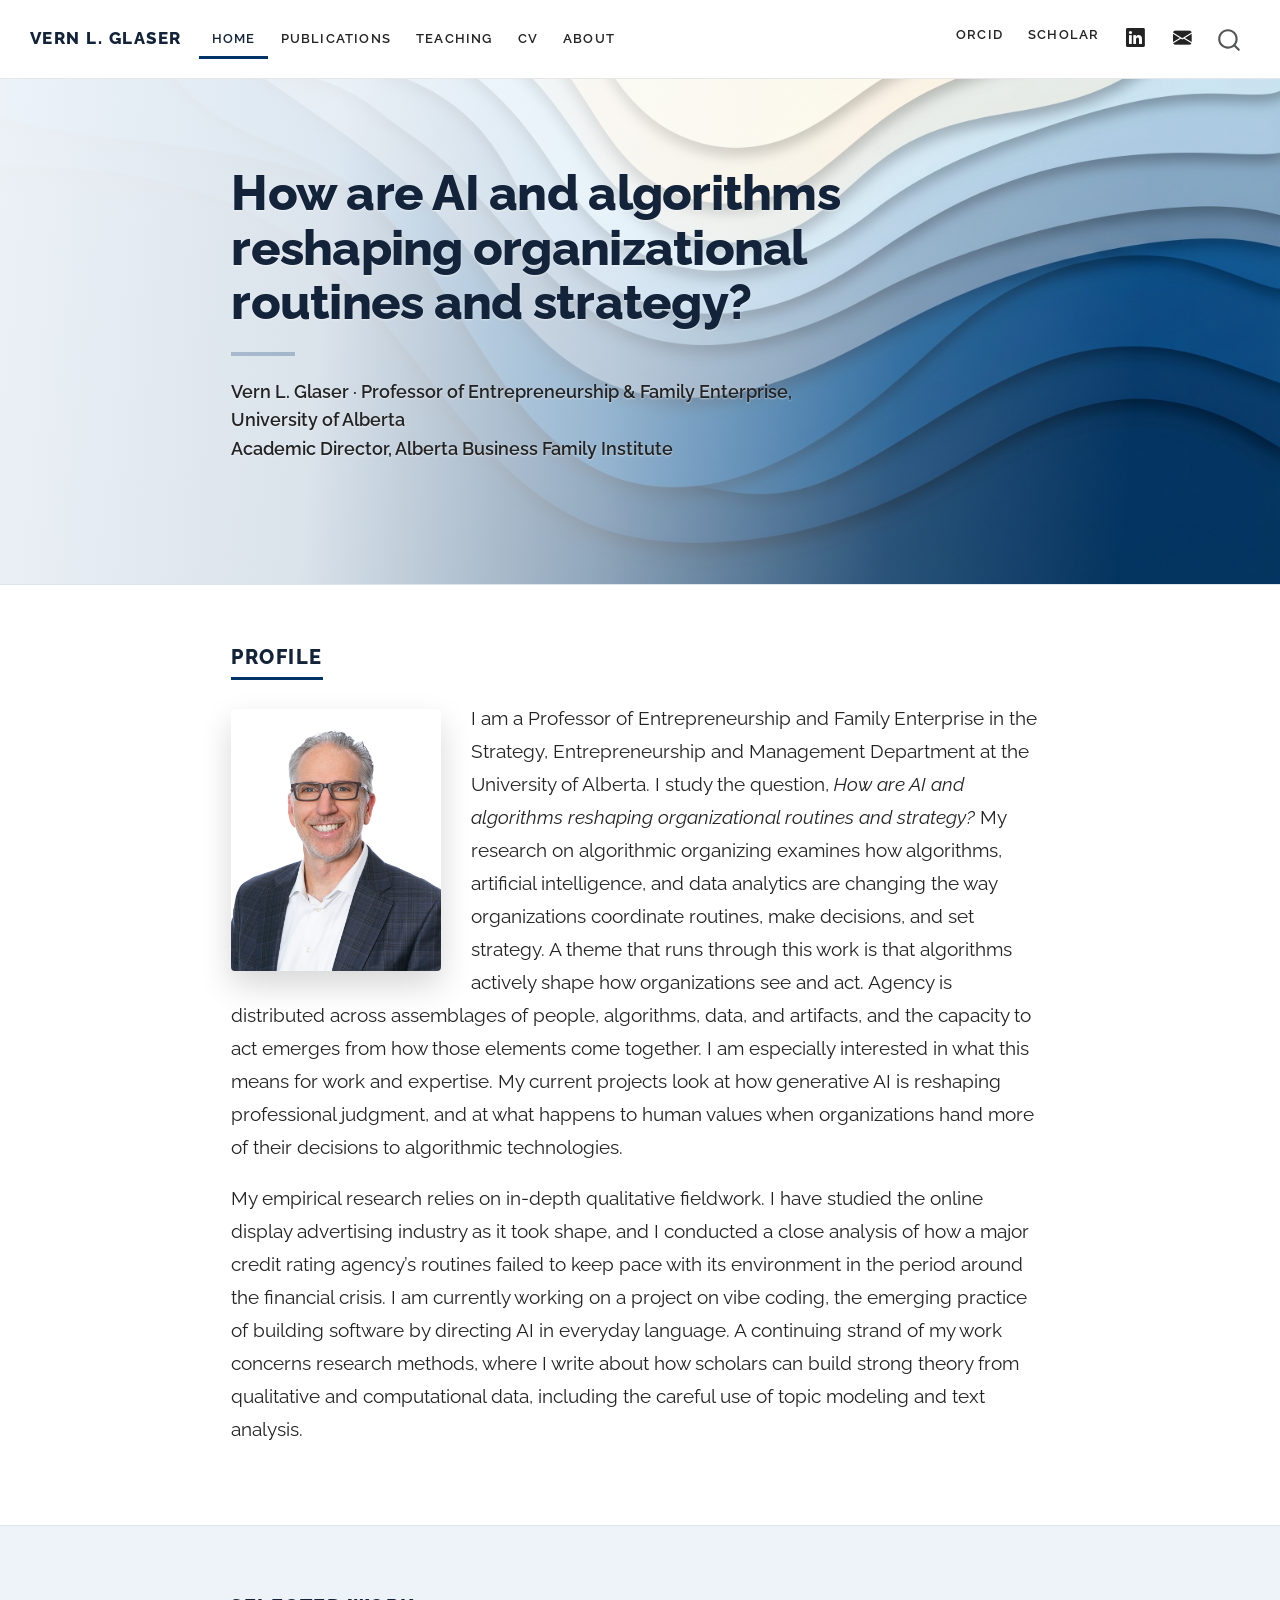
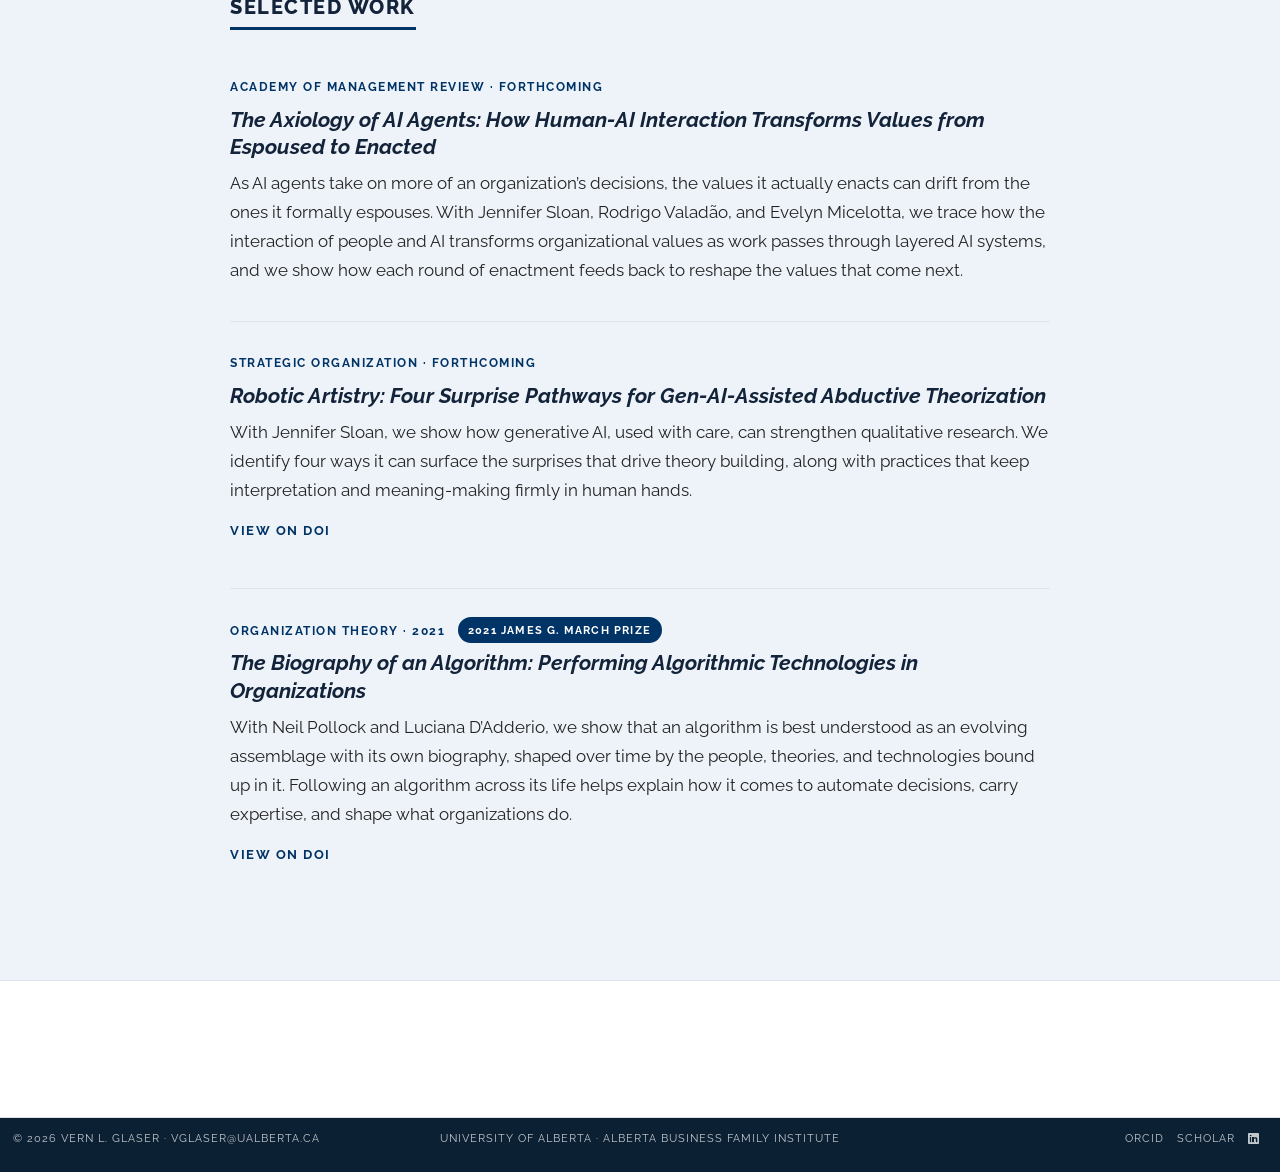
==== index.html @ 851ecdda "Built site for gh-pages" ====
<!DOCTYPE html>
<html xmlns="http://www.w3.org/1999/xhtml" lang="en" xml:lang="en"><head>

<meta charset="utf-8">
<meta name="generator" content="quarto-1.9.38">

<meta name="viewport" content="width=device-width, initial-scale=1.0, user-scalable=yes">

<meta name="description" content="Professor of Entrepreneurship and Family Enterprise at the University of Alberta. My research on algorithmic organizing examines how AI, algorithms, and data analytics are reshaping the routines and strategies of organizations, and what this means for agency, expertise, and human values.">

<title>Vern L. Glaser</title>
<style>
/* Default styles provided by pandoc.
** See https://pandoc.org/MANUAL.html#variables-for-html for config info.
*/
code{white-space: pre-wrap;}
span.smallcaps{font-variant: small-caps;}
div.columns{display: flex; gap: min(4vw, 1.5em);}
div.column{flex: auto; overflow-x: auto;}
div.hanging-indent{margin-left: 1.5em; text-indent: -1.5em;}
ul.task-list{list-style: none;}
ul.task-list li input[type="checkbox"] {
  width: 0.8em;
  margin: 0 0.8em 0.2em -1em; /* quarto-specific, see https://github.com/quarto-dev/quarto-cli/issues/4556 */ 
  vertical-align: middle;
}
</style>


<script src="site_libs/quarto-nav/quarto-nav.js"></script>
<script src="site_libs/clipboard/clipboard.min.js"></script>
<script src="site_libs/quarto-search/autocomplete.umd.js"></script>
<script src="site_libs/quarto-search/fuse.min.js"></script>
<script src="site_libs/quarto-search/quarto-search.js"></script>
<meta name="quarto:offset" content="./">
<link href="./assets/vern-glaser.jpg" rel="icon" type="image/jpeg">
<script src="site_libs/quarto-html/quarto.js" type="module"></script>
<script src="site_libs/quarto-html/tabsets/tabsets.js" type="module"></script>
<script src="site_libs/quarto-html/popper.min.js"></script>
<script src="site_libs/quarto-html/tippy.umd.min.js"></script>
<link href="site_libs/quarto-html/tippy.css" rel="stylesheet">
<link href="site_libs/quarto-html/quarto-syntax-highlighting-15634bcf2e68342d4ad2dfa704d543f6.css" rel="stylesheet" id="quarto-text-highlighting-styles">
<script src="site_libs/bootstrap/bootstrap.min.js"></script>
<link href="site_libs/bootstrap/bootstrap-icons.css" rel="stylesheet">
<link href="site_libs/bootstrap/bootstrap-81c8fdf34b4f64926264e815e466b26e.min.css" rel="stylesheet" append-hash="true" id="quarto-bootstrap" data-mode="light">
<script id="quarto-search-options" type="application/json">{
  "location": "navbar",
  "copy-button": false,
  "collapse-after": 3,
  "panel-placement": "end",
  "type": "overlay",
  "limit": 50,
  "keyboard-shortcut": [
    "f",
    "/",
    "s"
  ],
  "show-item-context": false,
  "language": {
    "search-no-results-text": "No results",
    "search-matching-documents-text": "matching documents",
    "search-copy-link-title": "Copy link to search",
    "search-hide-matches-text": "Hide additional matches",
    "search-more-match-text": "more match in this document",
    "search-more-matches-text": "more matches in this document",
    "search-clear-button-title": "Clear",
    "search-text-placeholder": "",
    "search-detached-cancel-button-title": "Cancel",
    "search-submit-button-title": "Submit",
    "search-label": "Search"
  }
}</script>
<style>html{ scroll-behavior: smooth; }</style>
<!-- schema.org/Person JSON-LD — makes AI search engines (ChatGPT, Perplexity,
     Google AI Overviews) cite Vern by name. Edit here; this is the canonical source. -->
<script type="application/ld+json">
{
  "@context": "https://schema.org",
  "@type": "Person",
  "name": "Vern L. Glaser",
  "givenName": "Vern",
  "familyName": "Glaser",
  "jobTitle": "Professor of Entrepreneurship and Family Enterprise",
  "url": "https://www.vernglaser.com",
  "image": "https://www.vernglaser.com/assets/vern-glaser.jpg",
  "email": "mailto:vglaser@ualberta.ca",
  "worksFor": {
    "@type": "CollegeOrUniversity",
    "name": "University of Alberta",
    "department": "Alberta School of Business",
    "url": "https://www.ualberta.ca"
  },
  "affiliation": {
    "@type": "Organization",
    "name": "Alberta Business Family Institute",
    "url": "https://www.ualberta.ca/business/about/centres-and-institutes/alberta-business-family-institute"
  },
  "knowsAbout": [
    "Algorithmic organizing",
    "Artificial intelligence and organizations",
    "Cultural entrepreneurship",
    "Family enterprise",
    "Organizational routines",
    "Qualitative and computational text analysis"
  ],
  "alumniOf": [
    { "@type": "CollegeOrUniversity", "name": "University of Southern California" },
    { "@type": "CollegeOrUniversity", "name": "Duke University" },
    { "@type": "CollegeOrUniversity", "name": "University of California, Los Angeles" }
  ],
  "sameAs": [
    "https://orcid.org/0000-0002-3471-9086",
    "https://scholar.google.com/citations?user=R0dT55QAAAAJ",
    "https://www.linkedin.com/in/vernglaser"
  ]
}
</script>

<!-- Google Scholar citation hint (page-level meta is added per-page by Quarto OG/Twitter cards) -->
<meta name="author" content="Vern L. Glaser">


<link rel="stylesheet" href="styles.css">
<meta property="og:title" content="Vern L. Glaser">
<meta property="og:description" content="Professor of Entrepreneurship and Family Enterprise at the University of Alberta. My research on algorithmic organizing examines how AI, algorithms, and data analytics are reshaping the routines and strategies of organizations, and what this means for agency, expertise, and human values.">
<meta property="og:image" content="https://vernglaser.com/assets/vern-glaser.jpg">
<meta property="og:site_name" content="Vern L. Glaser">
<meta property="og:image:alt" content="Vern L. Glaser">
<meta name="twitter:title" content="Vern L. Glaser">
<meta name="twitter:description" content="Professor of Entrepreneurship and Family Enterprise at the University of Alberta. My research on algorithmic organizing examines how AI, algorithms, and data analytics are reshaping the routines and strategies of organizations, and what this means for agency, expertise, and human values.">
<meta name="twitter:image" content="https://vernglaser.com/assets/vern-glaser.jpg">
<meta name="twitter:image:alt" content="Vern L. Glaser">
<meta name="twitter:card" content="summary_large_image">
</head>

<body class="nav-fixed quarto-light">

<div id="quarto-search-results"></div>
  <header id="quarto-header" class="headroom fixed-top">
    <nav class="navbar navbar-expand-lg " data-bs-theme="dark">
      <div class="navbar-container container-fluid">
      <div class="navbar-brand-container mx-auto">
    <a class="navbar-brand" href="./index.html">
    <span class="navbar-title">Vern L. Glaser</span>
    </a>
  </div>
            <div id="quarto-search" class="" title="Search"></div>
          <button class="navbar-toggler" type="button" data-bs-toggle="collapse" data-bs-target="#navbarCollapse" aria-controls="navbarCollapse" role="menu" aria-expanded="false" aria-label="Toggle navigation" onclick="if (window.quartoToggleHeadroom) { window.quartoToggleHeadroom(); }">
  <span class="navbar-toggler-icon"></span>
</button>
          <div class="collapse navbar-collapse" id="navbarCollapse">
            <ul class="navbar-nav navbar-nav-scroll me-auto">
  <li class="nav-item">
    <a class="nav-link active" href="./index.html" aria-current="page"> 
<span class="menu-text">Home</span></a>
  </li>  
  <li class="nav-item">
    <a class="nav-link" href="./publications.html"> 
<span class="menu-text">Publications</span></a>
  </li>  
  <li class="nav-item">
    <a class="nav-link" href="./teaching.html"> 
<span class="menu-text">Teaching</span></a>
  </li>  
  <li class="nav-item">
    <a class="nav-link" href="./cv.html"> 
<span class="menu-text">CV</span></a>
  </li>  
  <li class="nav-item">
    <a class="nav-link" href="./about.html"> 
<span class="menu-text">About</span></a>
  </li>  
</ul>
            <ul class="navbar-nav navbar-nav-scroll ms-auto">
  <li class="nav-item">
    <a class="nav-link" href="https://orcid.org/0000-0002-3471-9086"> 
<span class="menu-text">ORCID</span></a>
  </li>  
  <li class="nav-item">
    <a class="nav-link" href="https://scholar.google.com/citations?user=R0dT55QAAAAJ"> 
<span class="menu-text">Scholar</span></a>
  </li>  
  <li class="nav-item compact">
    <a class="nav-link" href="https://www.linkedin.com/in/vernglaser"> <i class="bi bi-linkedin" role="img" aria-label="LinkedIn">
</i> 
<span class="menu-text"></span></a>
  </li>  
  <li class="nav-item compact">
    <a class="nav-link" href="mailto:vglaser@ualberta.ca"> <i class="bi bi-envelope-fill" role="img" aria-label="Email">
</i> 
<span class="menu-text"></span></a>
  </li>  
</ul>
          </div> <!-- /navcollapse -->
            <div class="quarto-navbar-tools">
</div>
      </div> <!-- /container-fluid -->
    </nav>
</header>
<!-- content -->
<div id="quarto-content" class="quarto-container page-columns page-rows-contents page-layout-full page-navbar">
<!-- sidebar -->
<!-- margin-sidebar -->
    
<!-- main -->
<main class="content column-page" id="quarto-document-content"><header id="title-block-header" class="quarto-title-block"><h1 class="title display-7">Vern L. Glaser</h1></header>

<header id="title-block-header">


</header>


<section class="profile-hero" style="background-image:url('assets/banner-about.png')">
  <div class="profile-hero__inner">
    <div class="hero__text">
      <h1 class="hero__question">How are AI and algorithms reshaping organizational routines and strategy?</h1>
      <hr class="hero__rule">
      <p class="hero__title">Vern L. Glaser · Professor of Entrepreneurship &amp; Family Enterprise, University of Alberta<br>Academic Director, Alberta Business Family Institute</p>
    </div>
  </div>
</section>
<section id="profile" class="level2">
<h2 data-anchor-id="profile">Profile</h2>
<div class="profile-bio">
<img class="profile-photo" src="assets/vern-glaser.jpg" alt="Vern L. Glaser">
<p>I am a Professor of Entrepreneurship and Family Enterprise in the Strategy, Entrepreneurship and Management Department at the University of Alberta. I study the question, <em>How are AI and algorithms reshaping organizational routines and strategy?</em> My research on algorithmic organizing examines how algorithms, artificial intelligence, and data analytics are changing the way organizations coordinate routines, make decisions, and set strategy. A theme that runs through this work is that algorithms actively shape how organizations see and act. Agency is distributed across assemblages of people, algorithms, data, and artifacts, and the capacity to act emerges from how those elements come together. I am especially interested in what this means for work and expertise. My current projects look at how generative AI is reshaping professional judgment, and at what happens to human values when organizations hand more of their decisions to algorithmic technologies.</p>
<p>My empirical research relies on in-depth qualitative fieldwork. I have studied the online display advertising industry as it took shape, and I conducted a close analysis of how a major credit rating agency’s routines failed to keep pace with its environment in the period around the financial crisis. I am currently working on a project on vibe coding, the emerging practice of building software by directing AI in everyday language. A continuing strand of my work concerns research methods, where I write about how scholars can build strong theory from qualitative and computational data, including the careful use of topic modeling and text analysis.</p>
</div>
</section>
<section id="selected-work" class="level2 band--wash">
<h2 data-anchor-id="selected-work">Selected Work</h2>
<div class="replist">
<div class="repitem">
<span class="repitem__venue">Academy of Management Review · Forthcoming</span>
<div class="repitem__title">
<em>The Axiology of AI Agents: How Human-AI Interaction Transforms Values from Espoused to Enacted</em>
</div>
<p class="repitem__why">
As AI agents take on more of an organization’s decisions, the values it actually enacts can drift from the ones it formally espouses. With Jennifer Sloan, Rodrigo Valadão, and Evelyn Micelotta, we trace how the interaction of people and AI transforms organizational values as work passes through layered AI systems, and we show how each round of enactment feeds back to reshape the values that come next.
</p>
</div>
<div class="repitem">
<span class="repitem__venue">Strategic Organization · Forthcoming</span>
<div class="repitem__title">
<em>Robotic Artistry: Four Surprise Pathways for Gen-AI-Assisted Abductive Theorization</em>
</div>
<p class="repitem__why">
With Jennifer Sloan, we show how generative AI, used with care, can strengthen qualitative research. We identify four ways it can surface the surprises that drive theory building, along with practices that keep interpretation and meaning-making firmly in human hands.
</p>
<p><a class="repitem__link pub-doi" href="https://doi.org/10.1177/14761270261448648">View on DOI</a></p>
</div>
<div class="repitem">
<span class="repitem__venue">Organization Theory · 2021</span> <span class="chip-prize">2021 James G. March Prize</span>
<div class="repitem__title">
<em>The Biography of an Algorithm: Performing Algorithmic Technologies in Organizations</em>
</div>
<p class="repitem__why">
With Neil Pollock and Luciana D’Adderio, we show that an algorithm is best understood as an evolving assemblage with its own biography, shaped over time by the people, theories, and technologies bound up in it. Following an algorithm across its life helps explain how it comes to automate decisions, carry expertise, and shape what organizations do.
</p>
<p><a class="repitem__link pub-doi" href="https://doi.org/10.1177/26317877211004609">View on DOI</a></p>
</div>
</div>
</section>



</main> <!-- /main -->
<script id="quarto-html-after-body" type="application/javascript">
  window.document.addEventListener("DOMContentLoaded", function (event) {
    const isCodeAnnotation = (el) => {
      for (const clz of el.classList) {
        if (clz.startsWith('code-annotation-')) {                     
          return true;
        }
      }
      return false;
    }
    const onCopySuccess = function(e) {
      // button target
      const button = e.trigger;
      // don't keep focus
      button.blur();
      // flash "checked"
      button.classList.add('code-copy-button-checked');
      var currentTitle = button.getAttribute("title");
      button.setAttribute("title", "Copied!");
      let tooltip;
      if (window.bootstrap) {
        button.setAttribute("data-bs-toggle", "tooltip");
        button.setAttribute("data-bs-placement", "left");
        button.setAttribute("data-bs-title", "Copied!");
        tooltip = new bootstrap.Tooltip(button, 
          { trigger: "manual", 
            customClass: "code-copy-button-tooltip",
            offset: [0, -8]});
        tooltip.show();    
      }
      setTimeout(function() {
        if (tooltip) {
          tooltip.hide();
          button.removeAttribute("data-bs-title");
          button.removeAttribute("data-bs-toggle");
          button.removeAttribute("data-bs-placement");
        }
        button.setAttribute("title", currentTitle);
        button.classList.remove('code-copy-button-checked');
      }, 1000);
      // clear code selection
      e.clearSelection();
    }
    const getTextToCopy = function(trigger) {
      const outerScaffold = trigger.parentElement.cloneNode(true);
      const codeEl = outerScaffold.querySelector('code');
      for (const childEl of codeEl.children) {
        if (isCodeAnnotation(childEl)) {
          childEl.remove();
        }
      }
      return codeEl.innerText;
    }
    const clipboard = new window.ClipboardJS('.code-copy-button:not([data-in-quarto-modal])', {
      text: getTextToCopy
    });
    clipboard.on('success', onCopySuccess);
    if (window.document.getElementById('quarto-embedded-source-code-modal')) {
      const clipboardModal = new window.ClipboardJS('.code-copy-button[data-in-quarto-modal]', {
        text: getTextToCopy,
        container: window.document.getElementById('quarto-embedded-source-code-modal')
      });
      clipboardModal.on('success', onCopySuccess);
    }
      var localhostRegex = new RegExp(/^(?:http|https):\/\/localhost\:?[0-9]*\//);
      var mailtoRegex = new RegExp(/^mailto:/);
        var filterRegex = new RegExp("https:\/\/vernglaser\.com");
      var isInternal = (href) => {
          return filterRegex.test(href) || localhostRegex.test(href) || mailtoRegex.test(href);
      }
      // Inspect non-navigation links and adorn them if external
     var links = window.document.querySelectorAll('a[href]:not(.nav-link):not(.navbar-brand):not(.toc-action):not(.sidebar-link):not(.sidebar-item-toggle):not(.pagination-link):not(.no-external):not([aria-hidden]):not(.dropdown-item):not(.quarto-navigation-tool):not(.about-link)');
      for (var i=0; i<links.length; i++) {
        const link = links[i];
        if (!isInternal(link.href)) {
          // undo the damage that might have been done by quarto-nav.js in the case of
          // links that we want to consider external
          if (link.dataset.originalHref !== undefined) {
            link.href = link.dataset.originalHref;
          }
            // target, if specified
            link.setAttribute("target", "_blank");
            if (link.getAttribute("rel") === null) {
              link.setAttribute("rel", "noopener");
            }
        }
      }
    function tippyHover(el, contentFn, onTriggerFn, onUntriggerFn) {
      const config = {
        allowHTML: true,
        maxWidth: 500,
        delay: 100,
        arrow: false,
        appendTo: function(el) {
            return el.parentElement;
        },
        interactive: true,
        interactiveBorder: 10,
        theme: 'quarto',
        placement: 'bottom-start',
      };
      if (contentFn) {
        config.content = contentFn;
      }
      if (onTriggerFn) {
        config.onTrigger = onTriggerFn;
      }
      if (onUntriggerFn) {
        config.onUntrigger = onUntriggerFn;
      }
      window.tippy(el, config); 
    }
    const noterefs = window.document.querySelectorAll('a[role="doc-noteref"]');
    for (var i=0; i<noterefs.length; i++) {
      const ref = noterefs[i];
      tippyHover(ref, function() {
        // use id or data attribute instead here
        let href = ref.getAttribute('data-footnote-href') || ref.getAttribute('href');
        try { href = new URL(href).hash; } catch {}
        const id = href.replace(/^#\/?/, "");
        const note = window.document.getElementById(id);
        if (note) {
          return note.innerHTML;
        } else {
          return "";
        }
      });
    }
    const xrefs = window.document.querySelectorAll('a.quarto-xref');
    const processXRef = (id, note) => {
      // Strip column container classes
      const stripColumnClz = (el) => {
        el.classList.remove("page-full", "page-columns");
        if (el.children) {
          for (const child of el.children) {
            stripColumnClz(child);
          }
        }
      }
      stripColumnClz(note)
      if (id === null || id.startsWith('sec-')) {
        // Special case sections, only their first couple elements
        const container = document.createElement("div");
        if (note.children && note.children.length > 2) {
          container.appendChild(note.children[0].cloneNode(true));
          for (let i = 1; i < note.children.length; i++) {
            const child = note.children[i];
            if (child.tagName === "P" && child.innerText === "") {
              continue;
            } else {
              container.appendChild(child.cloneNode(true));
              break;
            }
          }
          if (window.Quarto?.typesetMath) {
            window.Quarto.typesetMath(container);
          }
          return container.innerHTML
        } else {
          if (window.Quarto?.typesetMath) {
            window.Quarto.typesetMath(note);
          }
          return note.innerHTML;
        }
      } else {
        // Remove any anchor links if they are present
        const anchorLink = note.querySelector('a.anchorjs-link');
        if (anchorLink) {
          anchorLink.remove();
        }
        if (window.Quarto?.typesetMath) {
          window.Quarto.typesetMath(note);
        }
        if (note.classList.contains("callout")) {
          return note.outerHTML;
        } else {
          return note.innerHTML;
        }
      }
    }
    for (var i=0; i<xrefs.length; i++) {
      const xref = xrefs[i];
      tippyHover(xref, undefined, function(instance) {
        instance.disable();
        let url = xref.getAttribute('href');
        let hash = undefined; 
        if (url.startsWith('#')) {
          hash = url;
        } else {
          try { hash = new URL(url).hash; } catch {}
        }
        if (hash) {
          const id = hash.replace(/^#\/?/, "");
          const note = window.document.getElementById(id);
          if (note !== null) {
            try {
              const html = processXRef(id, note.cloneNode(true));
              instance.setContent(html);
            } finally {
              instance.enable();
              instance.show();
            }
          } else {
            // See if we can fetch this
            fetch(url.split('#')[0])
            .then(res => res.text())
            .then(html => {
              const parser = new DOMParser();
              const htmlDoc = parser.parseFromString(html, "text/html");
              const note = htmlDoc.getElementById(id);
              if (note !== null) {
                const html = processXRef(id, note);
                instance.setContent(html);
              } 
            }).finally(() => {
              instance.enable();
              instance.show();
            });
          }
        } else {
          // See if we can fetch a full url (with no hash to target)
          // This is a special case and we should probably do some content thinning / targeting
          fetch(url)
          .then(res => res.text())
          .then(html => {
            const parser = new DOMParser();
            const htmlDoc = parser.parseFromString(html, "text/html");
            const note = htmlDoc.querySelector('main.content');
            if (note !== null) {
              // This should only happen for chapter cross references
              // (since there is no id in the URL)
              // remove the first header
              if (note.children.length > 0 && note.children[0].tagName === "HEADER") {
                note.children[0].remove();
              }
              const html = processXRef(null, note);
              instance.setContent(html);
            } 
          }).finally(() => {
            instance.enable();
            instance.show();
          });
        }
      }, function(instance) {
      });
    }
        let selectedAnnoteEl;
        const selectorForAnnotation = ( cell, annotation) => {
          let cellAttr = 'data-code-cell="' + cell + '"';
          let lineAttr = 'data-code-annotation="' +  annotation + '"';
          const selector = 'span[' + cellAttr + '][' + lineAttr + ']';
          return selector;
        }
        const selectCodeLines = (annoteEl) => {
          const doc = window.document;
          const targetCell = annoteEl.getAttribute("data-target-cell");
          const targetAnnotation = annoteEl.getAttribute("data-target-annotation");
          const annoteSpan = window.document.querySelector(selectorForAnnotation(targetCell, targetAnnotation));
          const lines = annoteSpan.getAttribute("data-code-lines").split(",");
          const lineIds = lines.map((line) => {
            return targetCell + "-" + line;
          })
          let top = null;
          let height = null;
          let parent = null;
          if (lineIds.length > 0) {
              //compute the position of the single el (top and bottom and make a div)
              const el = window.document.getElementById(lineIds[0]);
              top = el.offsetTop;
              height = el.offsetHeight;
              parent = el.parentElement.parentElement;
            if (lineIds.length > 1) {
              const lastEl = window.document.getElementById(lineIds[lineIds.length - 1]);
              const bottom = lastEl.offsetTop + lastEl.offsetHeight;
              height = bottom - top;
            }
            if (top !== null && height !== null && parent !== null) {
              // cook up a div (if necessary) and position it 
              let div = window.document.getElementById("code-annotation-line-highlight");
              if (div === null) {
                div = window.document.createElement("div");
                div.setAttribute("id", "code-annotation-line-highlight");
                div.style.position = 'absolute';
                parent.appendChild(div);
              }
              div.style.top = top - 2 + "px";
              div.style.height = height + 4 + "px";
              div.style.left = 0;
              let gutterDiv = window.document.getElementById("code-annotation-line-highlight-gutter");
              if (gutterDiv === null) {
                gutterDiv = window.document.createElement("div");
                gutterDiv.setAttribute("id", "code-annotation-line-highlight-gutter");
                gutterDiv.style.position = 'absolute';
                const codeCell = window.document.getElementById(targetCell);
                const gutter = codeCell.querySelector('.code-annotation-gutter');
                gutter.appendChild(gutterDiv);
              }
              gutterDiv.style.top = top - 2 + "px";
              gutterDiv.style.height = height + 4 + "px";
            }
            selectedAnnoteEl = annoteEl;
          }
        };
        const unselectCodeLines = () => {
          const elementsIds = ["code-annotation-line-highlight", "code-annotation-line-highlight-gutter"];
          elementsIds.forEach((elId) => {
            const div = window.document.getElementById(elId);
            if (div) {
              div.remove();
            }
          });
          selectedAnnoteEl = undefined;
        };
          // Handle positioning of the toggle
      window.addEventListener(
        "resize",
        throttle(() => {
          elRect = undefined;
          if (selectedAnnoteEl) {
            selectCodeLines(selectedAnnoteEl);
          }
        }, 10)
      );
      function throttle(fn, ms) {
      let throttle = false;
      let timer;
        return (...args) => {
          if(!throttle) { // first call gets through
              fn.apply(this, args);
              throttle = true;
          } else { // all the others get throttled
              if(timer) clearTimeout(timer); // cancel #2
              timer = setTimeout(() => {
                fn.apply(this, args);
                timer = throttle = false;
              }, ms);
          }
        };
      }
        // Attach click handler to the DT
        const annoteDls = window.document.querySelectorAll('dt[data-target-cell]');
        for (const annoteDlNode of annoteDls) {
          annoteDlNode.addEventListener('click', (event) => {
            const clickedEl = event.target;
            if (clickedEl !== selectedAnnoteEl) {
              unselectCodeLines();
              const activeEl = window.document.querySelector('dt[data-target-cell].code-annotation-active');
              if (activeEl) {
                activeEl.classList.remove('code-annotation-active');
              }
              selectCodeLines(clickedEl);
              clickedEl.classList.add('code-annotation-active');
            } else {
              // Unselect the line
              unselectCodeLines();
              clickedEl.classList.remove('code-annotation-active');
            }
          });
        }
    const findCites = (el) => {
      const parentEl = el.parentElement;
      if (parentEl) {
        const cites = parentEl.dataset.cites;
        if (cites) {
          return {
            el,
            cites: cites.split(' ')
          };
        } else {
          return findCites(el.parentElement)
        }
      } else {
        return undefined;
      }
    };
    var bibliorefs = window.document.querySelectorAll('a[role="doc-biblioref"]');
    for (var i=0; i<bibliorefs.length; i++) {
      const ref = bibliorefs[i];
      const citeInfo = findCites(ref);
      if (citeInfo) {
        tippyHover(citeInfo.el, function() {
          var popup = window.document.createElement('div');
          citeInfo.cites.forEach(function(cite) {
            var citeDiv = window.document.createElement('div');
            citeDiv.classList.add('hanging-indent');
            citeDiv.classList.add('csl-entry');
            var biblioDiv = window.document.getElementById('ref-' + cite);
            if (biblioDiv) {
              citeDiv.innerHTML = biblioDiv.innerHTML;
            }
            popup.appendChild(citeDiv);
          });
          return popup.innerHTML;
        });
      }
    }
  });
  </script>
</div> <!-- /content -->
<footer class="footer">
  <div class="nav-footer">
    <div class="nav-footer-left">
<p>© 2026 Vern L. Glaser · vglaser@ualberta.ca</p>
</div>   
    <div class="nav-footer-center">
<p>University of Alberta · Alberta Business Family Institute</p>
</div>
    <div class="nav-footer-right">
      <ul class="footer-items list-unstyled">
    <li class="nav-item">
    <a class="nav-link" href="https://orcid.org/0000-0002-3471-9086">
<p>ORCID</p>
</a>
  </li>  
    <li class="nav-item">
    <a class="nav-link" href="https://scholar.google.com/citations?user=R0dT55QAAAAJ">
<p>Scholar</p>
</a>
  </li>  
    <li class="nav-item compact">
    <a class="nav-link" href="https://www.linkedin.com/in/vernglaser">
      <i class="bi bi-linkedin" role="img" aria-label="LinkedIn">
</i> 
    </a>
  </li>  
</ul>
    </div>
  </div>
</footer>




<script src="site_libs/quarto-html/zenscroll-min.js"></script>
</body></html>
---- site_libs/quarto-html/tippy.css ----
.tippy-box[data-animation=fade][data-state=hidden]{opacity:0}[data-tippy-root]{max-width:calc(100vw - 10px)}.tippy-box{position:relative;background-color:#333;color:#fff;border-radius:4px;font-size:14px;line-height:1.4;white-space:normal;outline:0;transition-property:transform,visibility,opacity}.tippy-box[data-placement^=top]>.tippy-arrow{bottom:0}.tippy-box[data-placement^=top]>.tippy-arrow:before{bottom:-7px;left:0;border-width:8px 8px 0;border-top-color:initial;transform-origin:center top}.tippy-box[data-placement^=bottom]>.tippy-arrow{top:0}.tippy-box[data-placement^=bottom]>.tippy-arrow:before{top:-7px;left:0;border-width:0 8px 8px;border-bottom-color:initial;transform-origin:center bottom}.tippy-box[data-placement^=left]>.tippy-arrow{right:0}.tippy-box[data-placement^=left]>.tippy-arrow:before{border-width:8px 0 8px 8px;border-left-color:initial;right:-7px;transform-origin:center left}.tippy-box[data-placement^=right]>.tippy-arrow{left:0}.tippy-box[data-placement^=right]>.tippy-arrow:before{left:-7px;border-width:8px 8px 8px 0;border-right-color:initial;transform-origin:center right}.tippy-box[data-inertia][data-state=visible]{transition-timing-function:cubic-bezier(.54,1.5,.38,1.11)}.tippy-arrow{width:16px;height:16px;color:#333}.tippy-arrow:before{content:"";position:absolute;border-color:transparent;border-style:solid}.tippy-content{position:relative;padding:5px 9px;z-index:1}
---- site_libs/quarto-html/quarto-syntax-highlighting-15634bcf2e68342d4ad2dfa704d543f6.css ----
/* quarto syntax highlight colors */
:root {
  --quarto-hl-ot-color: #003B4F;
  --quarto-hl-at-color: #657422;
  --quarto-hl-ss-color: #20794D;
  --quarto-hl-an-color: #5E5E5E;
  --quarto-hl-fu-color: #4758AB;
  --quarto-hl-st-color: #20794D;
  --quarto-hl-cf-color: #003B4F;
  --quarto-hl-op-color: #5E5E5E;
  --quarto-hl-er-color: #AD0000;
  --quarto-hl-bn-color: #AD0000;
  --quarto-hl-al-color: #AD0000;
  --quarto-hl-va-color: #111111;
  --quarto-hl-bu-color: inherit;
  --quarto-hl-ex-color: inherit;
  --quarto-hl-pp-color: #AD0000;
  --quarto-hl-in-color: #5E5E5E;
  --quarto-hl-vs-color: #20794D;
  --quarto-hl-wa-color: #5E5E5E;
  --quarto-hl-do-color: #5E5E5E;
  --quarto-hl-im-color: #00769E;
  --quarto-hl-ch-color: #20794D;
  --quarto-hl-dt-color: #AD0000;
  --quarto-hl-fl-color: #AD0000;
  --quarto-hl-co-color: #5E5E5E;
  --quarto-hl-cv-color: #5E5E5E;
  --quarto-hl-cn-color: #8f5902;
  --quarto-hl-sc-color: #5E5E5E;
  --quarto-hl-dv-color: #AD0000;
  --quarto-hl-kw-color: #003B4F;
}

/* other quarto variables */
:root {
  --quarto-font-monospace: SFMono-Regular, Menlo, Monaco, Consolas, "Liberation Mono", "Courier New", monospace;
}

/* syntax highlight based on Pandoc's rules */
pre > code.sourceCode > span {
  color: #003B4F;
}

code.sourceCode > span {
  color: #003B4F;
}

div.sourceCode,
div.sourceCode pre.sourceCode {
  color: #003B4F;
}

/* Normal */
code span {
  color: #003B4F;
}

/* Alert */
code span.al {
  color: #AD0000;
  font-style: inherit;
}

/* Annotation */
code span.an {
  color: #5E5E5E;
  font-style: inherit;
}

/* Attribute */
code span.at {
  color: #657422;
  font-style: inherit;
}

/* BaseN */
code span.bn {
  color: #AD0000;
  font-style: inherit;
}

/* BuiltIn */
code span.bu {
  font-style: inherit;
}

/* ControlFlow */
code span.cf {
  color: #003B4F;
  font-weight: bold;
  font-style: inherit;
}

/* Char */
code span.ch {
  color: #20794D;
  font-style: inherit;
}

/* Constant */
code span.cn {
  color: #8f5902;
  font-style: inherit;
}

/* Comment */
code span.co {
  color: #5E5E5E;
  font-style: inherit;
}

/* CommentVar */
code span.cv {
  color: #5E5E5E;
  font-style: italic;
}

/* Documentation */
code span.do {
  color: #5E5E5E;
  font-style: italic;
}

/* DataType */
code span.dt {
  color: #AD0000;
  font-style: inherit;
}

/* DecVal */
code span.dv {
  color: #AD0000;
  font-style: inherit;
}

/* Error */
code span.er {
  color: #AD0000;
  font-style: inherit;
}

/* Extension */
code span.ex {
  font-style: inherit;
}

/* Float */
code span.fl {
  color: #AD0000;
  font-style: inherit;
}

/* Function */
code span.fu {
  color: #4758AB;
  font-style: inherit;
}

/* Import */
code span.im {
  color: #00769E;
  font-style: inherit;
}

/* Information */
code span.in {
  color: #5E5E5E;
  font-style: inherit;
}

/* Keyword */
code span.kw {
  color: #003B4F;
  font-weight: bold;
  font-style: inherit;
}

/* Operator */
code span.op {
  color: #5E5E5E;
  font-style: inherit;
}

/* Other */
code span.ot {
  color: #003B4F;
  font-style: inherit;
}

/* Preprocessor */
code span.pp {
  color: #AD0000;
  font-style: inherit;
}

/* SpecialChar */
code span.sc {
  color: #5E5E5E;
  font-style: inherit;
}

/* SpecialString */
code span.ss {
  color: #20794D;
  font-style: inherit;
}

/* String */
code span.st {
  color: #20794D;
  font-style: inherit;
}

/* Variable */
code span.va {
  color: #111111;
  font-style: inherit;
}

/* VerbatimString */
code span.vs {
  color: #20794D;
  font-style: inherit;
}

/* Warning */
code span.wa {
  color: #5E5E5E;
  font-style: italic;
}

.prevent-inlining {
  content: "</";
}

/*# sourceMappingURL=f23921c56f73e400b49028c9186a1aa0.css.map */
---- styles.css ----
/* Quick CSS overrides live here; structural brand styling is in brand.scss. */
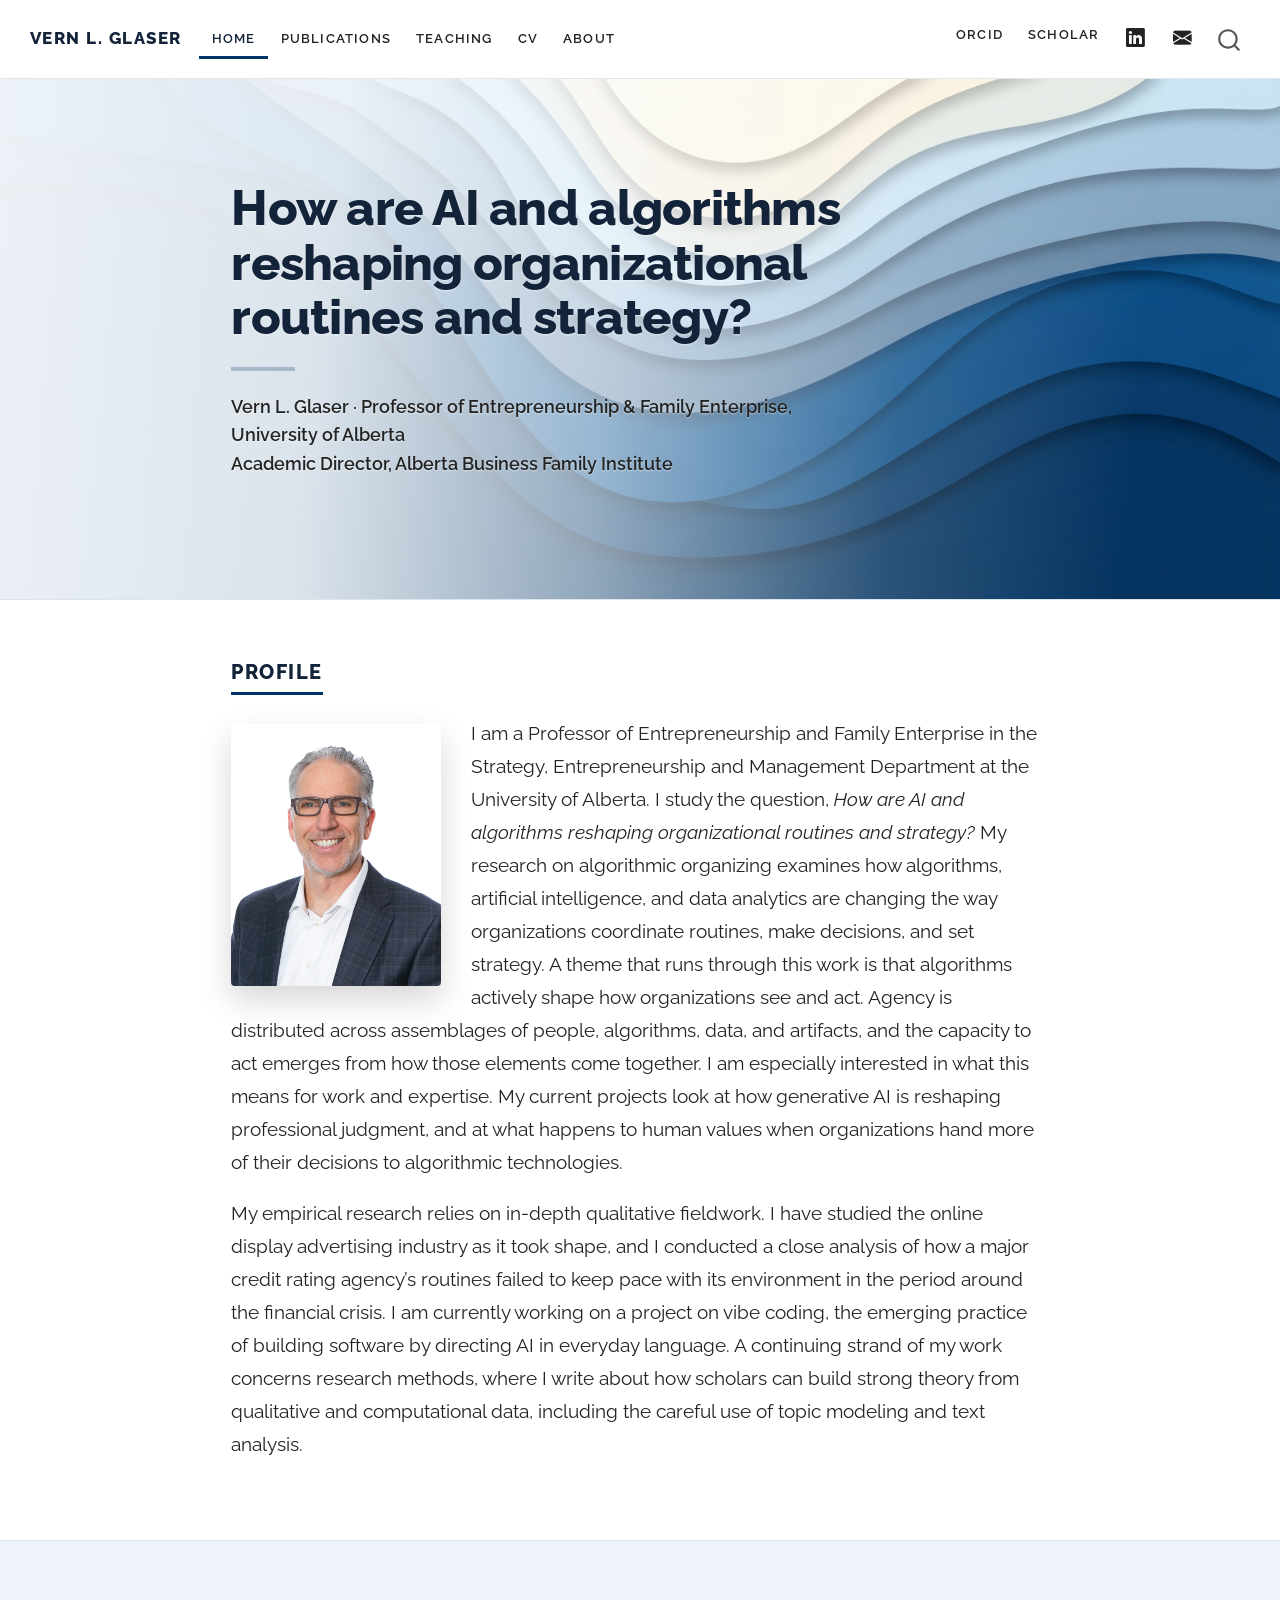
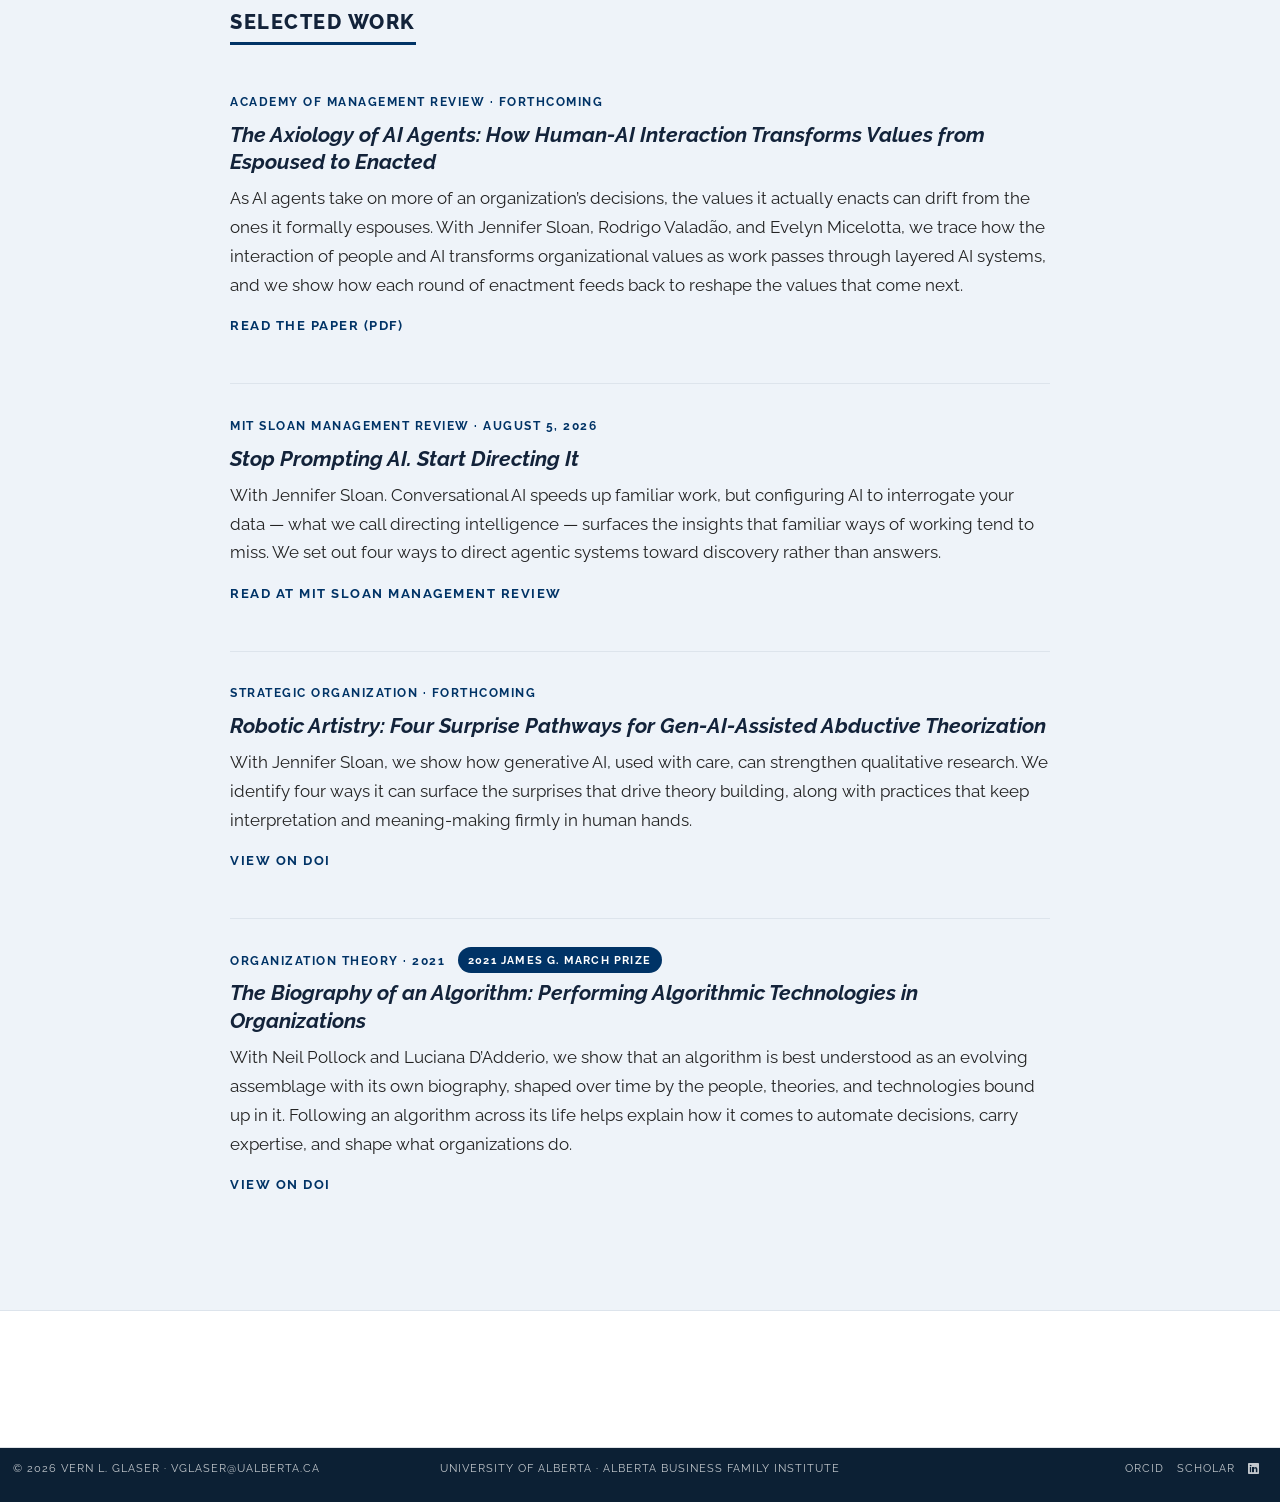
==== commit c400d31f: "Built site for gh-pages" ====
--- a/index.html
+++ b/index.html
@@ -2,7 +2,7 @@
 <html xmlns="http://www.w3.org/1999/xhtml" lang="en" xml:lang="en"><head>
 
 <meta charset="utf-8">
-<meta name="generator" content="quarto-1.9.38">
+<meta name="generator" content="quarto-1.10.18">
 
 <meta name="viewport" content="width=device-width, initial-scale=1.0, user-scalable=yes">
 
@@ -13,10 +13,13 @@
 /* Default styles provided by pandoc.
 ** See https://pandoc.org/MANUAL.html#variables-for-html for config info.
 */
-code{white-space: pre-wrap;}
 span.smallcaps{font-variant: small-caps;}
-div.columns{display: flex; gap: min(4vw, 1.5em);}
-div.column{flex: auto; overflow-x: auto;}
+div.columns{display: flex; gap: 1.5em;}
+div.column{flex: auto;}
+@media screen {
+div.columns{gap: min(4vw, 1.5em);}
+div.column{overflow-x: auto;}
+}
 div.hanging-indent{margin-left: 1.5em; text-indent: -1.5em;}
 ul.task-list{list-style: none;}
 ul.task-list li input[type="checkbox"] {
@@ -33,16 +36,15 @@
 <script src="site_libs/quarto-search/fuse.min.js"></script>
 <script src="site_libs/quarto-search/quarto-search.js"></script>
 <meta name="quarto:offset" content="./">
-<link href="./assets/vern-glaser.jpg" rel="icon" type="image/jpeg">
 <script src="site_libs/quarto-html/quarto.js" type="module"></script>
 <script src="site_libs/quarto-html/tabsets/tabsets.js" type="module"></script>
 <script src="site_libs/quarto-html/popper.min.js"></script>
 <script src="site_libs/quarto-html/tippy.umd.min.js"></script>
 <link href="site_libs/quarto-html/tippy.css" rel="stylesheet">
-<link href="site_libs/quarto-html/quarto-syntax-highlighting-15634bcf2e68342d4ad2dfa704d543f6.css" rel="stylesheet" id="quarto-text-highlighting-styles">
+<link href="site_libs/quarto-html/quarto-syntax-highlighting-64a204ab8560d761af7679ceaba22944.css" rel="stylesheet" id="quarto-text-highlighting-styles">
 <script src="site_libs/bootstrap/bootstrap.min.js"></script>
 <link href="site_libs/bootstrap/bootstrap-icons.css" rel="stylesheet">
-<link href="site_libs/bootstrap/bootstrap-81c8fdf34b4f64926264e815e466b26e.min.css" rel="stylesheet" append-hash="true" id="quarto-bootstrap" data-mode="light">
+<link href="site_libs/bootstrap/bootstrap-f5475cc543a5f6f80eb3e8d2e0c82ab5.min.css" rel="stylesheet" append-hash="true" id="quarto-bootstrap" data-mode="light">
 <script id="quarto-search-options" type="application/json">{
   "location": "navbar",
   "copy-button": false,
@@ -81,8 +83,8 @@
   "givenName": "Vern",
   "familyName": "Glaser",
   "jobTitle": "Professor of Entrepreneurship and Family Enterprise",
-  "url": "https://www.vernglaser.com",
-  "image": "https://www.vernglaser.com/assets/vern-glaser.jpg",
+  "url": "https://vernglaser.com",
+  "image": "https://vernglaser.com/assets/vern-glaser.jpg",
   "email": "mailto:vglaser@ualberta.ca",
   "worksFor": {
     "@type": "CollegeOrUniversity",
@@ -111,10 +113,15 @@
   "sameAs": [
     "https://orcid.org/0000-0002-3471-9086",
     "https://scholar.google.com/citations?user=R0dT55QAAAAJ",
-    "https://www.linkedin.com/in/vernglaser"
+    "https://www.linkedin.com/in/vern-glaser-6535601/"
   ]
 }
 </script>
+
+<!-- Favicons: all declared here (not via _quarto.yml) so we control order + a ?v= cache-buster. SVG for modern browsers, PNG for Safari, apple-touch for iOS. Bump ?v= when the mark changes. -->
+<link rel="icon" type="image/svg+xml" href="assets/favicon.svg?v=2">
+<link rel="icon" type="image/png" sizes="32x32" href="assets/favicon-32.png?v=2">
+<link rel="apple-touch-icon" sizes="180x180" href="assets/apple-touch-icon.png?v=2">
 
 <!-- Google Scholar citation hint (page-level meta is added per-page by Quarto OG/Twitter cards) -->
 <meta name="author" content="Vern L. Glaser">
@@ -181,7 +188,7 @@
 <span class="menu-text">Scholar</span></a>
   </li>  
   <li class="nav-item compact">
-    <a class="nav-link" href="https://www.linkedin.com/in/vernglaser"> <i class="bi bi-linkedin" role="img" aria-label="LinkedIn">
+    <a class="nav-link" href="https://www.linkedin.com/in/vern-glaser-6535601/"> <i class="bi bi-linkedin" role="img" aria-label="LinkedIn">
 </i> 
 <span class="menu-text"></span></a>
   </li>  
@@ -239,6 +246,17 @@
 <p class="repitem__why">
 As AI agents take on more of an organization’s decisions, the values it actually enacts can drift from the ones it formally espouses. With Jennifer Sloan, Rodrigo Valadão, and Evelyn Micelotta, we trace how the interaction of people and AI transforms organizational values as work passes through layered AI systems, and we show how each round of enactment feeds back to reshape the values that come next.
 </p>
+<p><a class="repitem__link pub-doi" href="assets/papers/Glaser-et-al-Axiology-of-AI-Agents-AMR-accepted.pdf">Read the paper (PDF)</a></p>
+</div>
+<div class="repitem">
+<span class="repitem__venue">MIT Sloan Management Review · August 5, 2026</span>
+<div class="repitem__title">
+<em>Stop Prompting AI. Start Directing It</em>
+</div>
+<p class="repitem__why">
+With Jennifer Sloan. Conversational AI speeds up familiar work, but configuring AI to interrogate your data — what we call directing intelligence — surfaces the insights that familiar ways of working tend to miss. We set out four ways to direct agentic systems toward discovery rather than answers.
+</p>
+<p><a class="repitem__link pub-doi" href="https://sloanreview.mit.edu/article/stop-prompting-ai-start-directing-it/">Read at MIT Sloan Management Review</a></p>
 </div>
 <div class="repitem">
 <span class="repitem__venue">Strategic Organization · Forthcoming</span>
@@ -686,7 +704,7 @@
 </a>
   </li>  
     <li class="nav-item compact">
-    <a class="nav-link" href="https://www.linkedin.com/in/vernglaser">
+    <a class="nav-link" href="https://www.linkedin.com/in/vern-glaser-6535601/">
       <i class="bi bi-linkedin" role="img" aria-label="LinkedIn">
 </i> 
     </a>
--- a/site_libs/quarto-html/quarto-syntax-highlighting-64a204ab8560d761af7679ceaba22944.css
+++ b/site_libs/quarto-html/quarto-syntax-highlighting-64a204ab8560d761af7679ceaba22944.css
@@ -0,0 +1,236 @@
+/* quarto syntax highlight colors */
+:root {
+  --quarto-hl-ot-color: #003B4F;
+  --quarto-hl-at-color: #657422;
+  --quarto-hl-ss-color: #20794D;
+  --quarto-hl-an-color: #5E5E5E;
+  --quarto-hl-fu-color: #4758AB;
+  --quarto-hl-st-color: #20794D;
+  --quarto-hl-cf-color: #003B4F;
+  --quarto-hl-op-color: #5E5E5E;
+  --quarto-hl-er-color: #AD0000;
+  --quarto-hl-bn-color: #AD0000;
+  --quarto-hl-al-color: #AD0000;
+  --quarto-hl-va-color: #111111;
+  --quarto-hl-bu-color: inherit;
+  --quarto-hl-ex-color: inherit;
+  --quarto-hl-pp-color: #AD0000;
+  --quarto-hl-in-color: #5E5E5E;
+  --quarto-hl-vs-color: #20794D;
+  --quarto-hl-wa-color: #5E5E5E;
+  --quarto-hl-do-color: #5E5E5E;
+  --quarto-hl-im-color: #00769E;
+  --quarto-hl-ch-color: #20794D;
+  --quarto-hl-dt-color: #AD0000;
+  --quarto-hl-fl-color: #AD0000;
+  --quarto-hl-co-color: #5E5E5E;
+  --quarto-hl-cv-color: #5E5E5E;
+  --quarto-hl-cn-color: #8f5902;
+  --quarto-hl-sc-color: #5E5E5E;
+  --quarto-hl-dv-color: #AD0000;
+  --quarto-hl-kw-color: #003B4F;
+}
+
+/* other quarto variables */
+:root {
+  --quarto-font-monospace: SFMono-Regular, Menlo, Monaco, Consolas, "Liberation Mono", "Courier New", monospace;
+}
+
+/* syntax highlight based on Pandoc's rules */
+pre > code.sourceCode > span {
+  color: #003B4F;
+}
+
+code.sourceCode > span {
+  color: #003B4F;
+}
+
+div.sourceCode,
+div.sourceCode pre.sourceCode {
+  color: #003B4F;
+}
+
+/* Normal */
+code span {
+  color: #003B4F;
+}
+
+/* Alert */
+code span.al {
+  color: #AD0000;
+  font-style: inherit;
+}
+
+/* Annotation */
+code span.an {
+  color: #5E5E5E;
+  font-style: inherit;
+}
+
+/* Attribute */
+code span.at {
+  color: #657422;
+  font-style: inherit;
+}
+
+/* BaseN */
+code span.bn {
+  color: #AD0000;
+  font-style: inherit;
+}
+
+/* BuiltIn */
+code span.bu {
+  font-style: inherit;
+}
+
+/* ControlFlow */
+code span.cf {
+  color: #003B4F;
+  font-weight: bold;
+  font-style: inherit;
+}
+
+/* Char */
+code span.ch {
+  color: #20794D;
+  font-style: inherit;
+}
+
+/* Constant */
+code span.cn {
+  color: #8f5902;
+  font-style: inherit;
+}
+
+/* Comment */
+code span.co {
+  color: #5E5E5E;
+  font-style: inherit;
+}
+
+/* CommentVar */
+code span.cv {
+  color: #5E5E5E;
+  font-style: italic;
+}
+
+/* Documentation */
+code span.do {
+  color: #5E5E5E;
+  font-style: italic;
+}
+
+/* DataType */
+code span.dt {
+  color: #AD0000;
+  font-style: inherit;
+}
+
+/* DecVal */
+code span.dv {
+  color: #AD0000;
+  font-style: inherit;
+}
+
+/* Error */
+code span.er {
+  color: #AD0000;
+  font-style: inherit;
+}
+
+/* Extension */
+code span.ex {
+  font-style: inherit;
+}
+
+/* Float */
+code span.fl {
+  color: #AD0000;
+  font-style: inherit;
+}
+
+/* Function */
+code span.fu {
+  color: #4758AB;
+  font-style: inherit;
+}
+
+/* Import */
+code span.im {
+  color: #00769E;
+  font-style: inherit;
+}
+
+/* Information */
+code span.in {
+  color: #5E5E5E;
+  font-style: inherit;
+}
+
+/* Keyword */
+code span.kw {
+  color: #003B4F;
+  font-weight: bold;
+  font-style: inherit;
+}
+
+/* Operator */
+code span.op {
+  color: #5E5E5E;
+  font-style: inherit;
+}
+
+/* Other */
+code span.ot {
+  color: #003B4F;
+  font-style: inherit;
+}
+
+/* Preprocessor */
+code span.pp {
+  color: #AD0000;
+  font-style: inherit;
+}
+
+/* SpecialChar */
+code span.sc {
+  color: #5E5E5E;
+  font-style: inherit;
+}
+
+/* SpecialString */
+code span.ss {
+  color: #20794D;
+  font-style: inherit;
+}
+
+/* String */
+code span.st {
+  color: #20794D;
+  font-style: inherit;
+}
+
+/* Variable */
+code span.va {
+  color: #111111;
+  font-style: inherit;
+}
+
+/* VerbatimString */
+code span.vs {
+  color: #20794D;
+  font-style: inherit;
+}
+
+/* Warning */
+code span.wa {
+  color: #5E5E5E;
+  font-style: italic;
+}
+
+.prevent-inlining {
+  content: "</";
+}
+
+/*# sourceMappingURL=9d8d5bb603a83b8298b89080a598c93b.css.map */
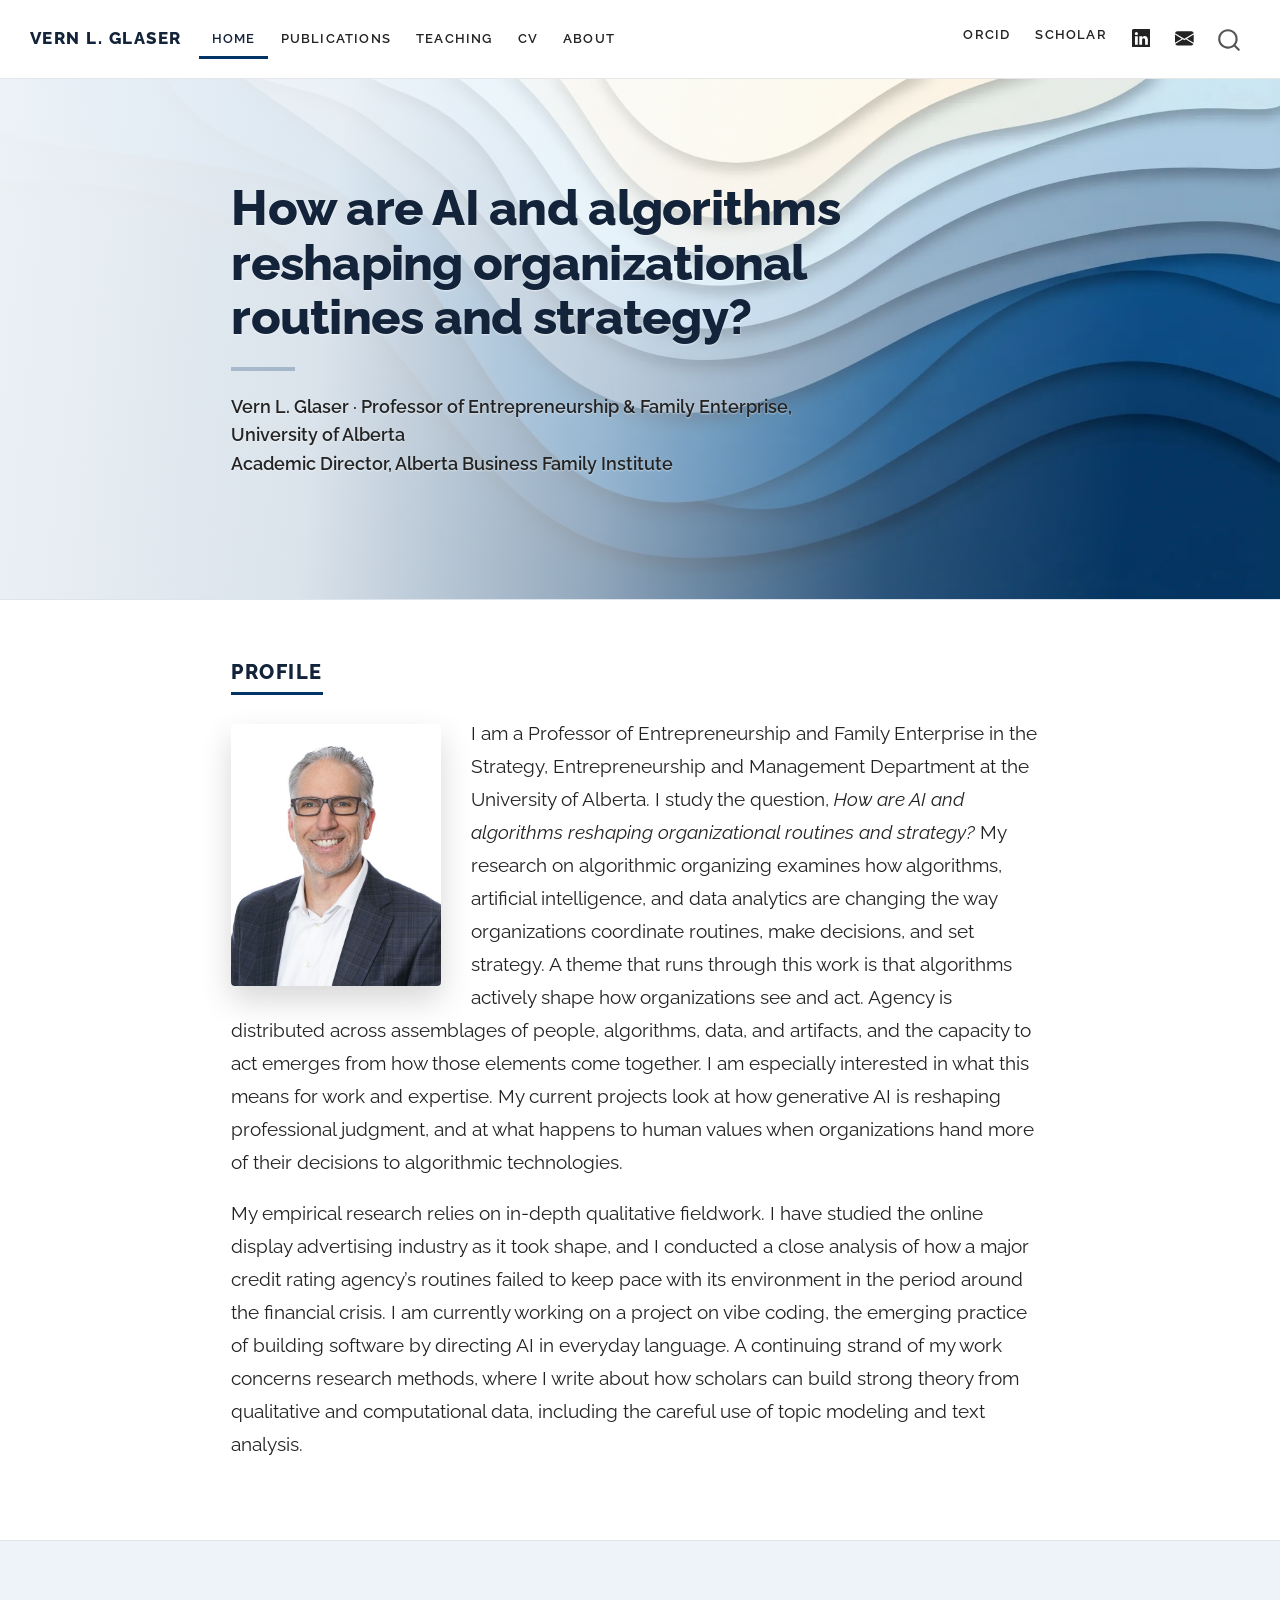
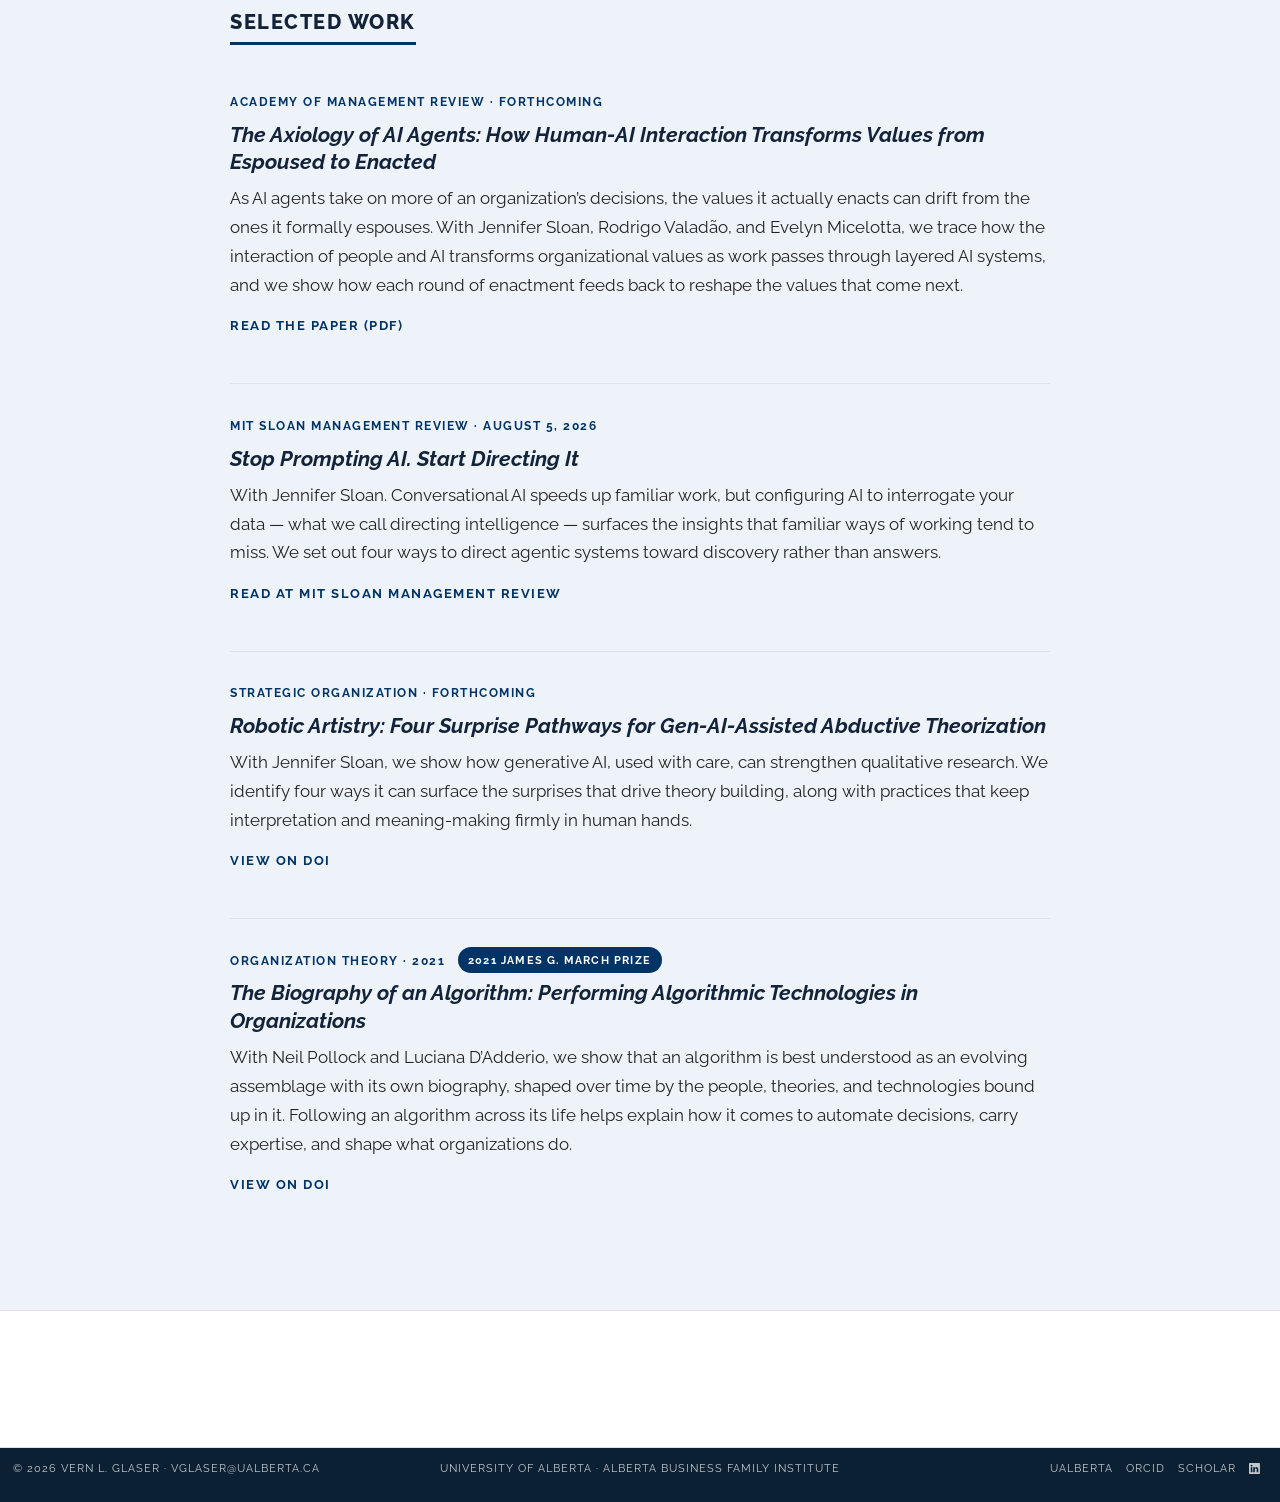
==== commit c3c6e1b8: "Built site for gh-pages" ====
--- a/index.html
+++ b/index.html
@@ -44,7 +44,7 @@
 <link href="site_libs/quarto-html/quarto-syntax-highlighting-64a204ab8560d761af7679ceaba22944.css" rel="stylesheet" id="quarto-text-highlighting-styles">
 <script src="site_libs/bootstrap/bootstrap.min.js"></script>
 <link href="site_libs/bootstrap/bootstrap-icons.css" rel="stylesheet">
-<link href="site_libs/bootstrap/bootstrap-f5475cc543a5f6f80eb3e8d2e0c82ab5.min.css" rel="stylesheet" append-hash="true" id="quarto-bootstrap" data-mode="light">
+<link href="site_libs/bootstrap/bootstrap-3c152d3c9f64de1745188e40a682d784.min.css" rel="stylesheet" append-hash="true" id="quarto-bootstrap" data-mode="light">
 <script id="quarto-search-options" type="application/json">{
   "location": "navbar",
   "copy-button": false,
@@ -111,6 +111,7 @@
     { "@type": "CollegeOrUniversity", "name": "University of California, Los Angeles" }
   ],
   "sameAs": [
+    "https://apps.ualberta.ca/directory/person/vglaser",
     "https://orcid.org/0000-0002-3471-9086",
     "https://scholar.google.com/citations?user=R0dT55QAAAAJ",
     "https://www.linkedin.com/in/vern-glaser-6535601/"
@@ -130,17 +131,17 @@
 <link rel="stylesheet" href="styles.css">
 <meta property="og:title" content="Vern L. Glaser">
 <meta property="og:description" content="Professor of Entrepreneurship and Family Enterprise at the University of Alberta. My research on algorithmic organizing examines how AI, algorithms, and data analytics are reshaping the routines and strategies of organizations, and what this means for agency, expertise, and human values.">
-<meta property="og:image" content="https://vernglaser.com/assets/vern-glaser.jpg">
+<meta property="og:image" content="https://vernglaser.com/assets/share-card.jpg">
 <meta property="og:site_name" content="Vern L. Glaser">
-<meta property="og:image:alt" content="Vern L. Glaser">
 <meta name="twitter:title" content="Vern L. Glaser">
 <meta name="twitter:description" content="Professor of Entrepreneurship and Family Enterprise at the University of Alberta. My research on algorithmic organizing examines how AI, algorithms, and data analytics are reshaping the routines and strategies of organizations, and what this means for agency, expertise, and human values.">
-<meta name="twitter:image" content="https://vernglaser.com/assets/vern-glaser.jpg">
-<meta name="twitter:image:alt" content="Vern L. Glaser">
+<meta name="twitter:image" content="https://vernglaser.com/assets/share-card.jpg">
 <meta name="twitter:card" content="summary_large_image">
+<link rel="canonical" href="https://vernglaser.com/">
 </head>
 
 <body class="nav-fixed quarto-light">
+<a class="skip-link" href="#quarto-document-content">Skip to main content</a>
 
 <div id="quarto-search-results"></div>
   <header id="quarto-header" class="headroom fixed-top">
@@ -188,13 +189,11 @@
 <span class="menu-text">Scholar</span></a>
   </li>  
   <li class="nav-item compact">
-    <a class="nav-link" href="https://www.linkedin.com/in/vern-glaser-6535601/"> <i class="bi bi-linkedin" role="img" aria-label="LinkedIn">
-</i> 
+    <a class="nav-link" href="https://www.linkedin.com/in/vern-glaser-6535601/"> <svg class="bi-svg" viewBox="0 0 300 300" width="1em" height="1em" fill="currentColor" role="img" aria-label="LinkedIn"><path d="M0 21Q0 13 6.5 6.5Q13 0 22 0H278Q287 0 293.5 6.5Q300 13 300 21V279Q300 287 293.5 293.5Q287 300 278 300H22Q13 300 6.5 293.5Q0 287 0 279ZM93 251V116H48V251ZM70 97Q82 97 89.0 90.5Q96 84 95.5 74.0Q95 64 88.5 57.0Q82 50 70.5 50.0Q59 50 52.0 57.0Q45 64 45.0 74.0Q45 84 52.0 90.5Q59 97 70 97ZM162 251V175Q162 168 164 164Q166 158 172.0 153.0Q178 148 187 148Q199 148 204.5 156.0Q210 164 210 179V251H255V173Q255 143 240.5 127.5Q226 112 203 112Q187 112 176 120Q168 125 162 135V116H117Q118 124 117 188V251Z"/></svg> 
 <span class="menu-text"></span></a>
   </li>  
   <li class="nav-item compact">
-    <a class="nav-link" href="mailto:vglaser@ualberta.ca"> <i class="bi bi-envelope-fill" role="img" aria-label="Email">
-</i> 
+    <a class="nav-link" href="mailto:vglaser@ualberta.ca"> <svg class="bi-svg" viewBox="0 0 300 300" width="1em" height="1em" fill="currentColor" role="img" aria-label="Email"><path d="M1 67Q4 54 14.0 45.5Q24 37 37 37H263Q276 37 286.0 45.5Q296 54 299 67L150 158ZM0 88V221L109 155ZM127 166 4 241Q8 251 17.5 257.0Q27 263 37 263H263Q273 263 282.5 257.0Q292 251 296 241L173 166L150 180ZM191 155 300 221V88Z"/></svg> 
 <span class="menu-text"></span></a>
   </li>  
 </ul>
@@ -210,15 +209,7 @@
 <!-- margin-sidebar -->
     
 <!-- main -->
-<main class="content column-page" id="quarto-document-content"><header id="title-block-header" class="quarto-title-block"><h1 class="title display-7">Vern L. Glaser</h1></header>
-
-<header id="title-block-header">
-
-
-</header>
-
-
-<section class="profile-hero" style="background-image:url('assets/banner-about.png')">
+<main class="content column-page" id="quarto-document-content"><section class="profile-hero" style="background-image:url('assets/banner-home.webp')">
   <div class="profile-hero__inner">
     <div class="hero__text">
       <h1 class="hero__question">How are AI and algorithms reshaping organizational routines and strategy?</h1>
@@ -694,6 +685,11 @@
     <div class="nav-footer-right">
       <ul class="footer-items list-unstyled">
     <li class="nav-item">
+    <a class="nav-link" href="https://apps.ualberta.ca/directory/person/vglaser">
+<p>UAlberta</p>
+</a>
+  </li>  
+    <li class="nav-item">
     <a class="nav-link" href="https://orcid.org/0000-0002-3471-9086">
 <p>ORCID</p>
 </a>
@@ -705,8 +701,7 @@
   </li>  
     <li class="nav-item compact">
     <a class="nav-link" href="https://www.linkedin.com/in/vern-glaser-6535601/">
-      <i class="bi bi-linkedin" role="img" aria-label="LinkedIn">
-</i> 
+      <svg class="bi-svg" viewBox="0 0 300 300" width="1em" height="1em" fill="currentColor" role="img" aria-label="LinkedIn"><path d="M0 21Q0 13 6.5 6.5Q13 0 22 0H278Q287 0 293.5 6.5Q300 13 300 21V279Q300 287 293.5 293.5Q287 300 278 300H22Q13 300 6.5 293.5Q0 287 0 279ZM93 251V116H48V251ZM70 97Q82 97 89.0 90.5Q96 84 95.5 74.0Q95 64 88.5 57.0Q82 50 70.5 50.0Q59 50 52.0 57.0Q45 64 45.0 74.0Q45 84 52.0 90.5Q59 97 70 97ZM162 251V175Q162 168 164 164Q166 158 172.0 153.0Q178 148 187 148Q199 148 204.5 156.0Q210 164 210 179V251H255V173Q255 143 240.5 127.5Q226 112 203 112Q187 112 176 120Q168 125 162 135V116H117Q118 124 117 188V251Z"/></svg> 
     </a>
   </li>  
 </ul>
